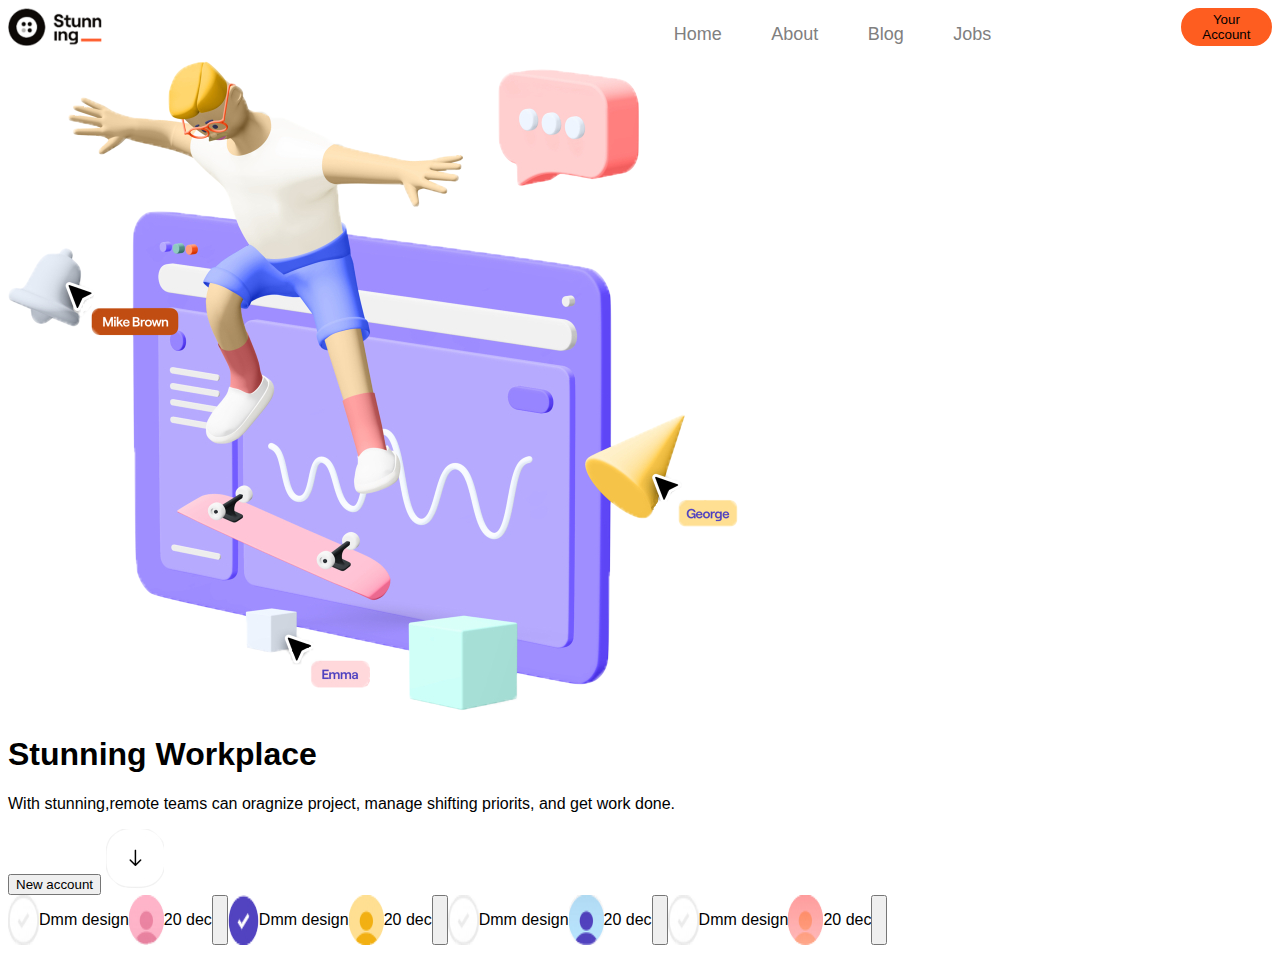
==== index.html @ 67f74197 "html" ====
<!DOCTYPE html>
<html lang="en">
<head>
    <meta charset="UTF-8">
    <meta name="viewport" content="width=device-width, initial-scale=1.0">
    <link rel="stylesheet" href="style.css">
    <title>Stunning Page</title>
</head>
<body>
    <nav>
        <div>
            <img class="top-img" src="stunning-logo.png">
        </div>
        <div>
            <ul>
                <li><a href="#">Home</a></li>
                <li><a href="#">About</a></li>
                <li><a href="#">Blog</a></li>
                <li><a href="#">Jobs</a></li>
                </ul>

            </ul>
        </div>
        <div>
            <button class="top-button">Your Account</button>
        </div>
    </nav>
    <main>
    <div>
        <img src="landing-section-image.png">
    </div>
    <div>
        <h1>
            Stunning Workplace
        </h1>
        <p>With stunning,remote teams can oragnize project, manage shifting priorits, and get  work done.</p>
    </div>
    <div>
        <button>New account</button>
        <a href="#">
            <img src="arrow-down.png">
        </a>
        
    </div>
    <div class="section-continer">
        <section class="row">
            <img src="tick-gray.png">
            <p>Dmm design</p>
            <img src="user-pink.png">
            <p>20 dec</p>
            <button></button>
        </section>
        <section class="row">
            <img src="tick-blue.png">
            <p>Dmm design</p>
            <img src="user-orange.png">
            <p>20 dec</p>
            <button></button>
        </section>
        <section class="row">
            <img src="tick-gray.png">
            <p>Dmm design</p>
            <img src="user-blue.png">
            <p>20 dec</p>
            <button></button>
        </section>
        <section class="row">
            <img src="tick-gray.png">
            <p>Dmm design</p>
            <img src="user-red.png">
            <p>20 dec</p>
            <button></button>
        </section>
    </div>
</main>

</body>
</html>
---- style.css ----
body{
    font-family: Arial, Helvetica, sans-serif; 
}
nav{
    display: flex;
    justify-content: space-between;
}
.top-img{
    width:20%;

}
ul li{
    display: inline;
    list-style:none;
   
}
li a {
    text-decoration: none ;
    color:gray;
    font-size:18px;
    margin :5px  36px   47px    9px;;
    
}
li a:hover{
    text-decoration: underline;
    color: black;
}
.top-button{
    width:95%;
    float:  right !important;
    background-color:#FE5D20;
    border: solid #FE5D20;
    border-radius: 9999px;
}


section{
    display: inline-flex;
}
.row{
    display: flex;

}
.section-continer{
    display: flex;
}
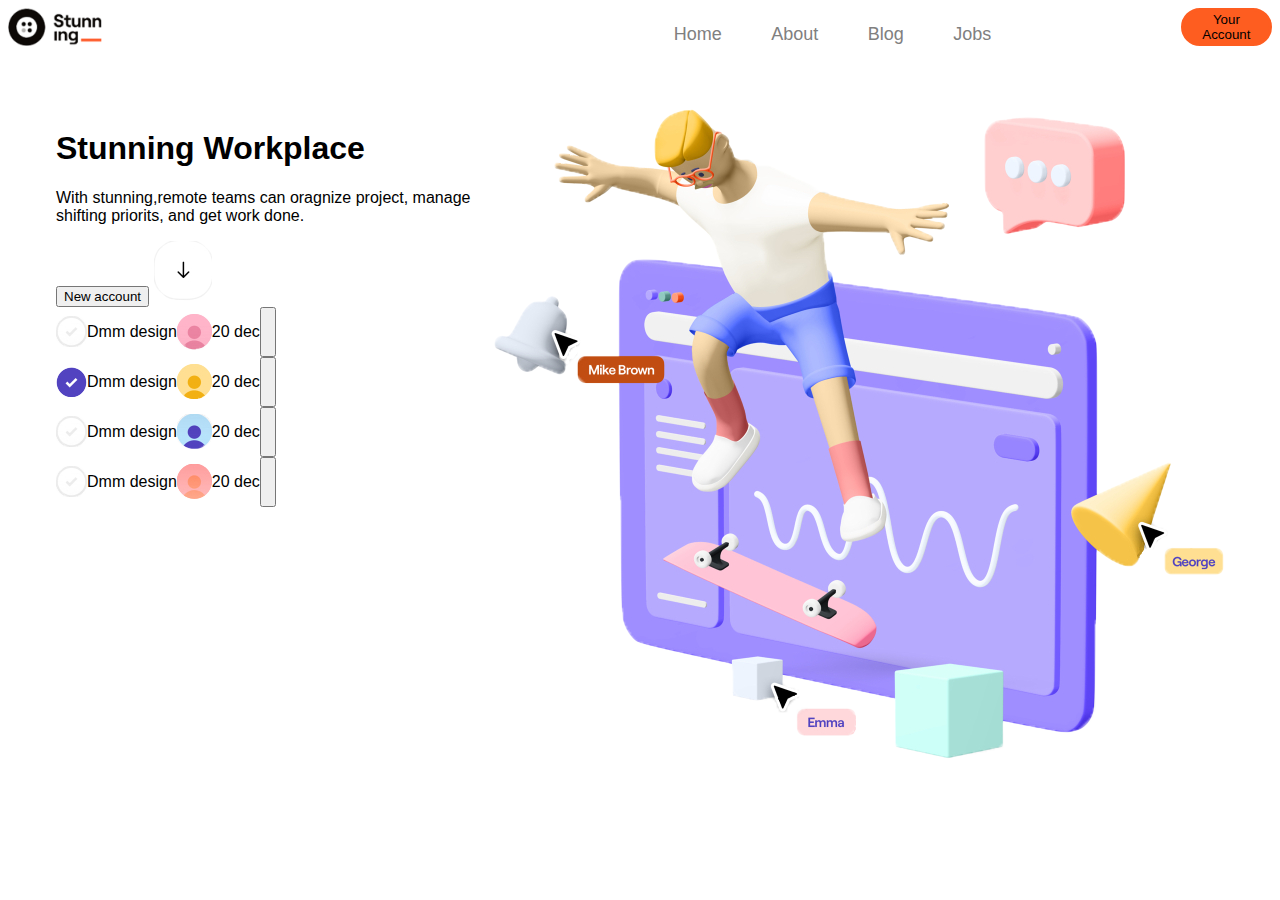
==== commit 56114444: "add style" ====
--- a/index.html
+++ b/index.html
@@ -34,8 +34,8 @@
             Stunning Workplace
         </h1>
         <p>With stunning,remote teams can oragnize project, manage shifting priorits, and get  work done.</p>
-    </div>
-    <div>
+   
+    <div class="new-account">
         <button>New account</button>
         <a href="#">
             <img src="arrow-down.png">
@@ -72,6 +72,7 @@
             <button></button>
         </section>
     </div>
+</div>
 </main>
 
 </body>
--- a/style.css
+++ b/style.css
@@ -43,4 +43,13 @@
 }
 .section-continer{
     display: flex;
+    flex-direction: column;
+}
+.row img{
+    object-fit: contain;
+}
+main{
+    display: flex;
+    flex-direction: row-reverse;
+    padding: 48px;
 }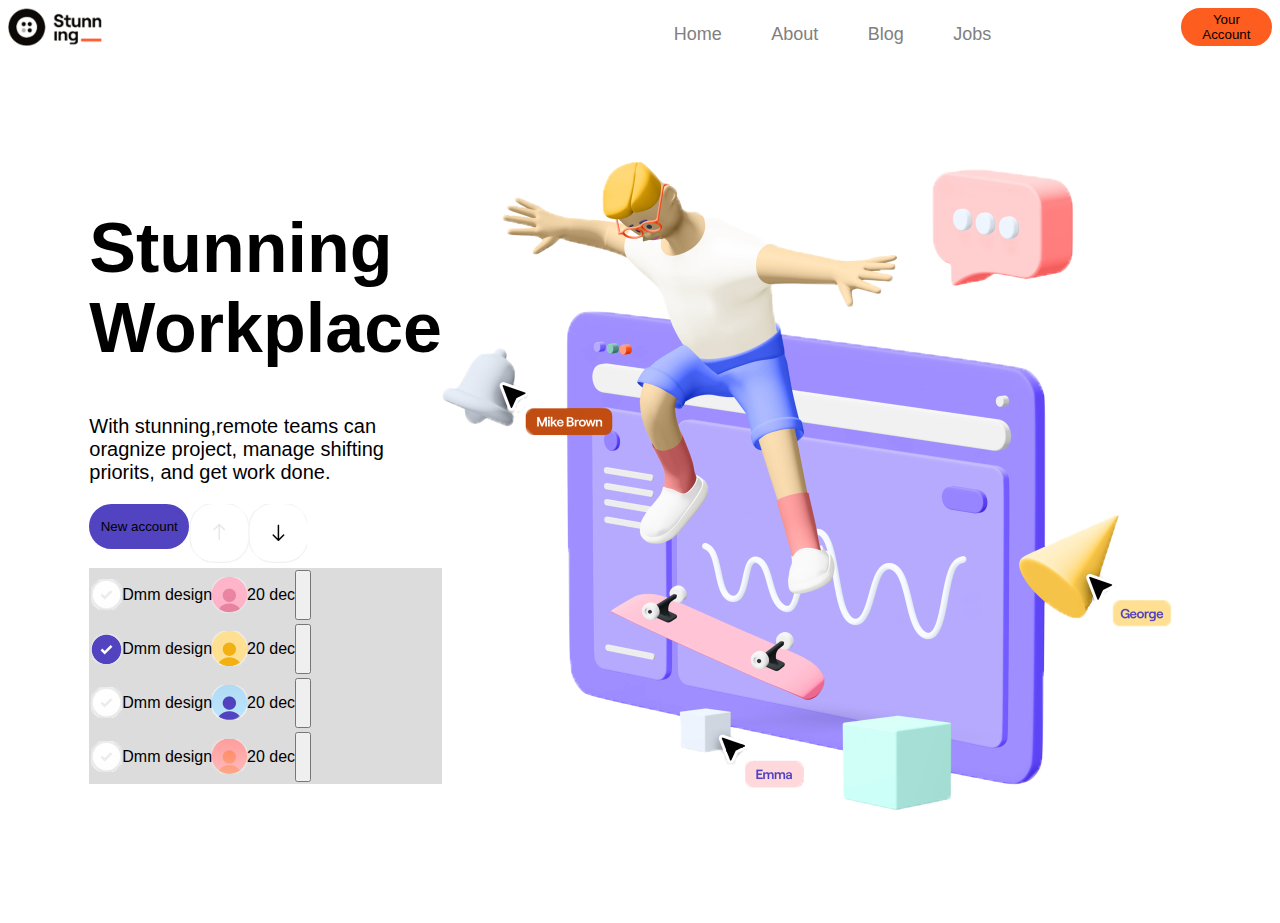
==== commit 32482c3d: "main style" ====
--- a/index.html
+++ b/index.html
@@ -29,14 +29,17 @@
     <div>
         <img src="landing-section-image.png">
     </div>
-    <div>
+    <div class="contain-body">
         <h1>
             Stunning Workplace
         </h1>
-        <p>With stunning,remote teams can oragnize project, manage shifting priorits, and get  work done.</p>
+        <p class="contain-body-p">With stunning,remote teams can oragnize project, manage shifting priorits, and get  work done.</p>
    
     <div class="new-account">
-        <button>New account</button>
+        <button class="new-account-btn">New account</button>
+        <a href="#">
+            <img src="arrow-up.png">
+        </a>
         <a href="#">
             <img src="arrow-down.png">
         </a>
--- a/style.css
+++ b/style.css
@@ -1,5 +1,6 @@
 body{
     font-family: Arial, Helvetica, sans-serif; 
+    
 }
 nav{
     display: flex;
@@ -36,9 +37,13 @@
 
 section{
     display: inline-flex;
+  
 }
 .row{
     display: flex;
+    background-color: gainsboro;
+    padding: 2px;
+    
 
 }
 .section-continer{
@@ -51,5 +56,22 @@
 main{
     display: flex;
     flex-direction: row-reverse;
-    padding: 48px;
+    padding: 100px;
+}
+.new-account{
+ display: flex;
+ 
+}
+.new-account-btn{
+    width: 100px;
+    height: 45px;
+    background-color: #5243C0;
+    border: solid #5243C0;
+    border-radius: 9999px;
+}
+h1{
+    font-size: 70px;
+}
+.contain-body-p{
+    font-size: 20px;
 }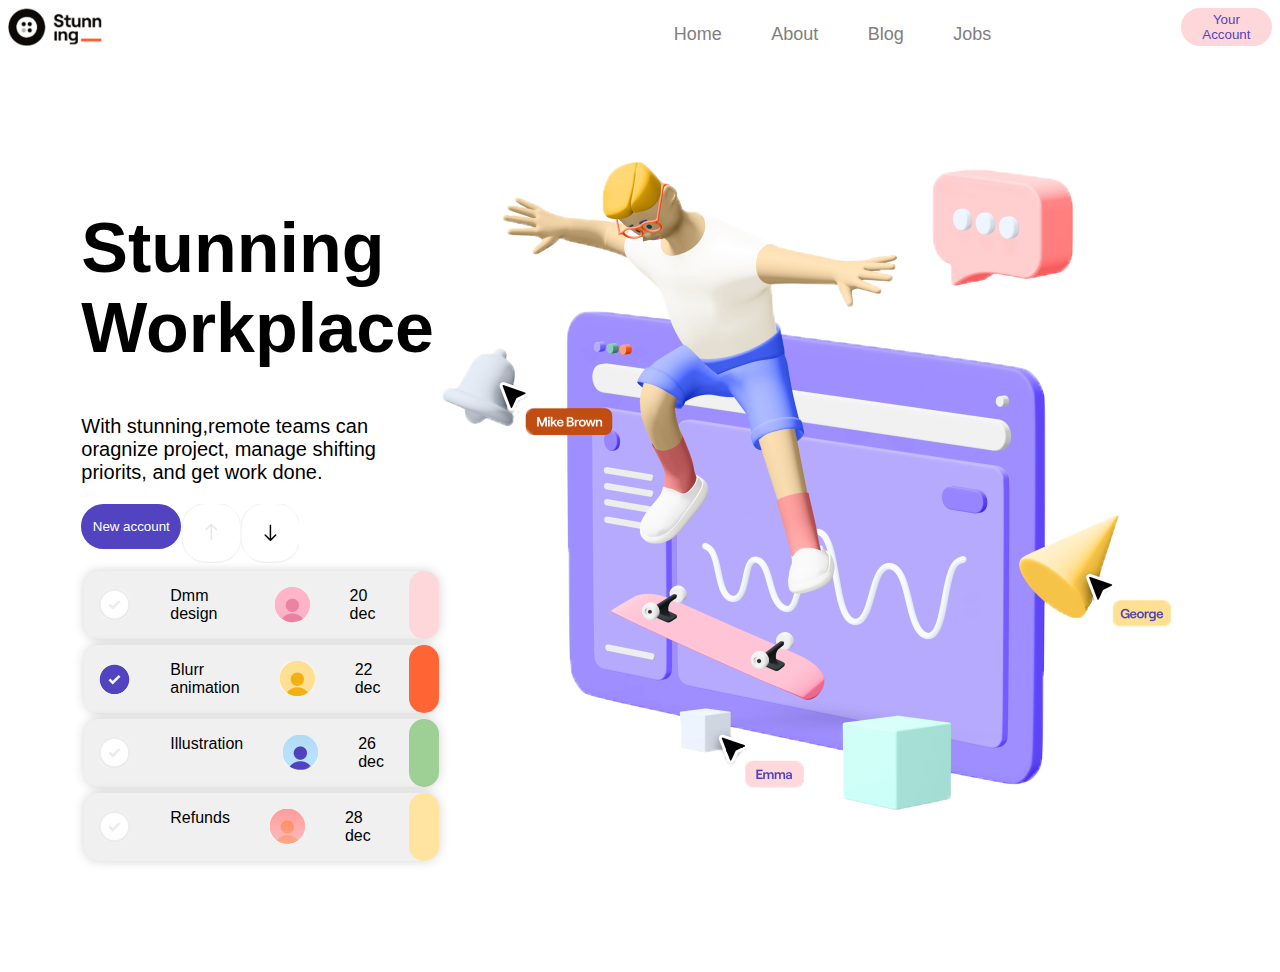
==== commit 04ad5a88: "add saddow" ====
--- a/index.html
+++ b/index.html
@@ -51,28 +51,28 @@
             <p>Dmm design</p>
             <img src="user-pink.png">
             <p>20 dec</p>
-            <button></button>
+            <button class="btn1"></button>
         </section>
         <section class="row">
             <img src="tick-blue.png">
-            <p>Dmm design</p>
+            <p>Blurr animation</p>
             <img src="user-orange.png">
-            <p>20 dec</p>
-            <button></button>
+            <p>22 dec</p>
+            <button class="btn2"></button>
         </section>
         <section class="row">
             <img src="tick-gray.png">
-            <p>Dmm design</p>
+            <p>Illustration</p>
             <img src="user-blue.png">
-            <p>20 dec</p>
-            <button></button>
+            <p>26 dec</p>
+            <button class="btn3"></button>
         </section>
         <section class="row">
             <img src="tick-gray.png">
-            <p>Dmm design</p>
+            <p>Refunds</p>
             <img src="user-red.png">
-            <p>20 dec</p>
-            <button></button>
+            <p>28 dec</p>
+            <button class="btn4"></button>
         </section>
     </div>
 </div>
--- a/style.css
+++ b/style.css
@@ -29,22 +29,26 @@
 .top-button{
     width:95%;
     float:  right !important;
-    background-color:#FE5D20;
-    border: solid #FE5D20;
+    background-color:#FED7DA;
+    border: solid #FED7DA;
     border-radius: 9999px;
+    color: #5243C0;
 }
 
 
-section{
-    display: inline-flex;
-  
-}
+
 .row{
     display: flex;
-    background-color: gainsboro;
-    padding: 2px;
+    background-color: rgb(240, 240, 240);
+    border: rgb(240, 240, 240);
+    border-radius: 15px;
+    margin: 3px;
+    box-shadow: 0 0 11px rgba(33,33,33,.2);
     
 
+}
+.row:hover{
+    background-color: white;
 }
 .section-continer{
     display: flex;
@@ -68,10 +72,41 @@
     background-color: #5243C0;
     border: solid #5243C0;
     border-radius: 9999px;
+    color:white;
 }
 h1{
     font-size: 70px;
 }
 .contain-body-p{
     font-size: 20px;
-}+}
+.btn1{
+    background-color: #FED7DA;
+    border:#FED7DA ;
+}
+.btn2{
+    background-color: #FD6534;
+    border: #FD6534;
+}
+.btn3{
+    background-color: #9ED095;
+    border: #9ED095;
+}
+.btn4{
+    background-color: #FFE4A0;
+    border: #FFE4A0;
+}
+section img{
+    padding: 15px;
+}
+section p{
+    padding-left: 25px;
+    padding-right: 25px;
+}
+section button{
+    padding: 15px;
+    border-radius: 50px;
+    width: 1px;
+    
+    
+}
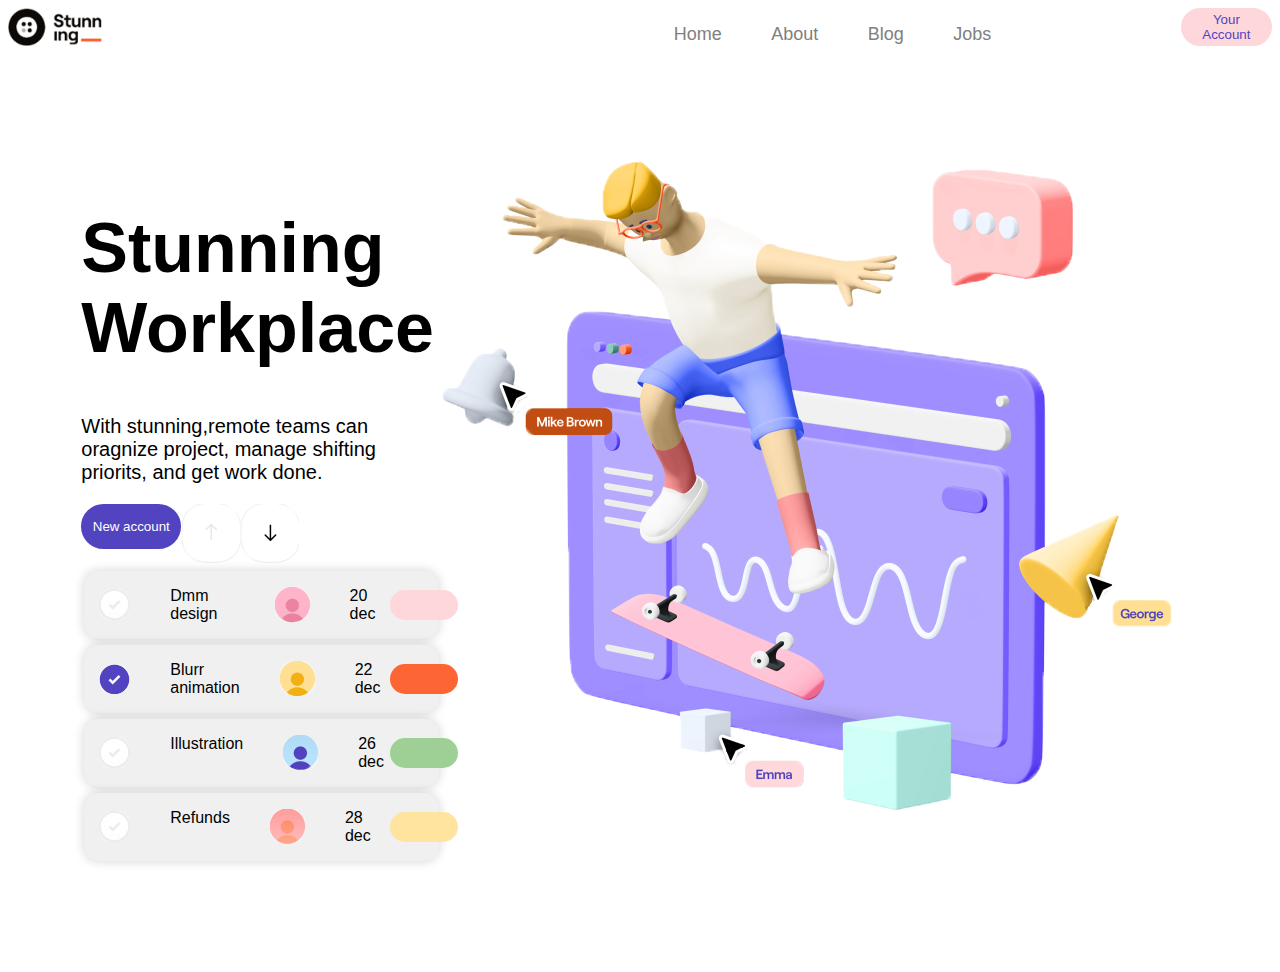
==== commit 81b933b2: "rotate button" ====
--- a/index.html
+++ b/index.html
@@ -9,7 +9,7 @@
 <body>
     <nav>
         <div>
-            <img class="top-img" src="stunning-logo.png">
+            <img class="top-img" src="sh/stunning-logo.png">
         </div>
         <div>
             <ul>
@@ -27,7 +27,7 @@
     </nav>
     <main>
     <div>
-        <img src="landing-section-image.png">
+        <img src="sh/landing-section-image.png">
     </div>
     <div class="contain-body">
         <h1>
@@ -38,39 +38,41 @@
     <div class="new-account">
         <button class="new-account-btn">New account</button>
         <a href="#">
-            <img src="arrow-up.png">
+            <img src="sh/arrow-up.png">
         </a>
         <a href="#">
-            <img src="arrow-down.png">
+            <img src="sh/arrow-down.png">
         </a>
         
     </div>
     <div class="section-continer">
         <section class="row">
-            <img src="tick-gray.png">
+            
+            <img src="sh/tick-gray.png">
             <p>Dmm design</p>
-            <img src="user-pink.png">
+            <img src="sh/user-pink.png">
             <p>20 dec</p>
             <button class="btn1"></button>
+        
         </section>
         <section class="row">
-            <img src="tick-blue.png">
+            <img src="sh/tick-blue.png">
             <p>Blurr animation</p>
-            <img src="user-orange.png">
+            <img src="sh/user-orange.png">
             <p>22 dec</p>
             <button class="btn2"></button>
         </section>
         <section class="row">
-            <img src="tick-gray.png">
+            <img src="sh/tick-gray.png">
             <p>Illustration</p>
-            <img src="user-blue.png">
+            <img src="sh/user-blue.png">
             <p>26 dec</p>
             <button class="btn3"></button>
         </section>
         <section class="row">
-            <img src="tick-gray.png">
+            <img src="sh/tick-gray.png">
             <p>Refunds</p>
-            <img src="user-red.png">
+            <img src="sh/user-red.png">
             <p>28 dec</p>
             <button class="btn4"></button>
         </section>
--- a/style.css
+++ b/style.css
@@ -107,6 +107,9 @@
     padding: 15px;
     border-radius: 50px;
     width: 1px;
+    display: flex;
+    transform: rotate(90deg);
+    
     
     
 }
